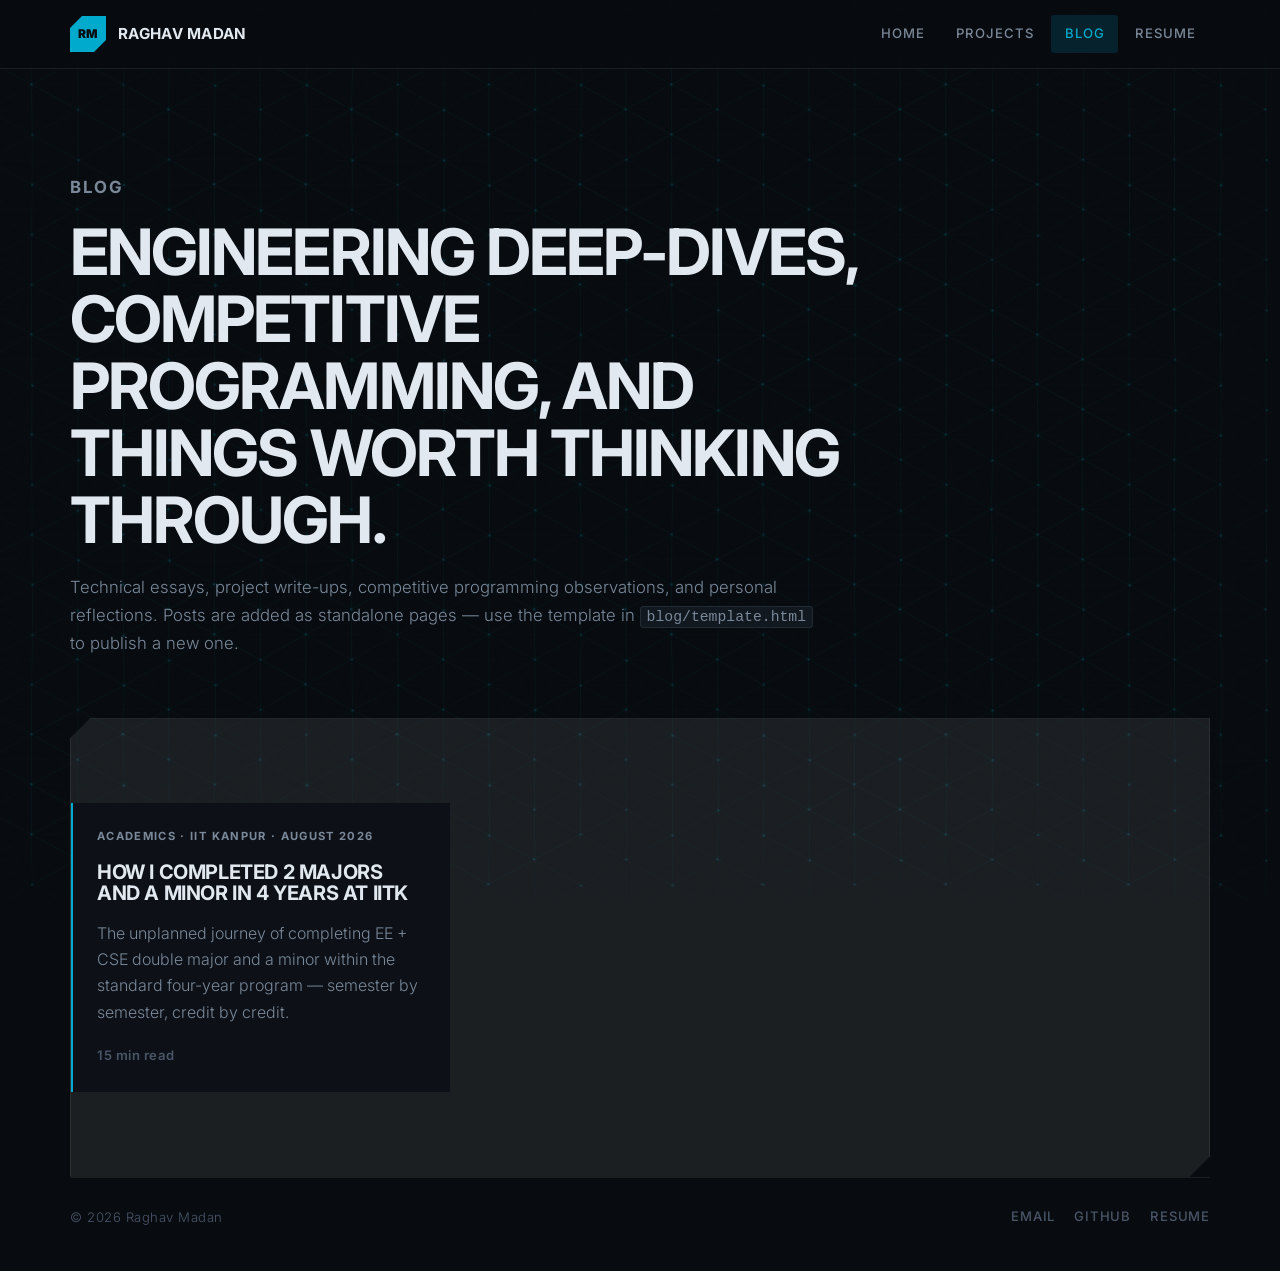
==== blog.html @ 12dc76c2 "Build personal site: dark XTX-style design, signal field canvas, blog, projects, resume" ====
<!doctype html>
<html lang="en">
<head>
  <meta charset="utf-8">
  <meta name="viewport" content="width=device-width, initial-scale=1">
  <meta name="description" content="Writing by Raghav Madan — engineering deep-dives, competitive programming, and reflections on building software.">
  <title>Blog | Raghav Madan</title>
  <link rel="icon" href="assets/favicon.svg" type="image/svg+xml">
  <link rel="preconnect" href="https://fonts.googleapis.com">
  <link rel="preconnect" href="https://fonts.gstatic.com" crossorigin>
  <link href="https://fonts.googleapis.com/css2?family=Inter:wght@400;500;600;700;800;900&display=swap" rel="stylesheet">
  <link rel="stylesheet" href="assets/styles.css">
</head>
<body>
  <header class="site-header">
    <nav class="nav" aria-label="Primary navigation">
      <a class="brand" href="index.html">
        <span class="brand-mark">RM</span>
        <span>Raghav Madan</span>
      </a>
      <button class="nav-toggle" type="button" aria-expanded="false" aria-controls="nav-links">
        <span class="sr-only">Menu</span><span></span><span></span><span></span>
      </button>
      <div class="nav-links" id="nav-links">
        <a href="index.html">Home</a>
        <a href="projects.html">Projects</a>
        <a href="blog.html">Blog</a>
        <a href="assets/resume/Raghav_Madan_Resume.pdf">Resume</a>
      </div>
    </nav>
  </header>

  <main>
    <section class="page-hero section">
      <p class="eyebrow">Blog</p>
      <h1>Engineering deep-dives, competitive programming, and things worth thinking through.</h1>
      <p>
        Technical essays, project write-ups, competitive programming observations, and personal reflections.
        Posts are added as standalone pages — use the template in <code>blog/template.html</code> to publish
        a new one.
      </p>
    </section>

    <section class="section blog-grid">

      <!-- ── ADD NEW POSTS ABOVE THIS LINE ──────────────────────
           Copy the block below, fill in details, and paste here.

      <article class="post-card">
        <p class="tag">Category · Month Year</p>
        <h2><a href="blog/your-post-slug.html">Your Post Title</a></h2>
        <p>One or two sentence summary of the post.</p>
        <span class="post-meta">X min read</span>
      </article>

      ───────────────────────────────────────────────────────── -->

      <article class="post-card">
        <p class="tag">Academics · IIT Kanpur · August 2026</p>
        <h2><a href="blog/two-majors-one-minor.html">How I Completed 2 Majors and a Minor in 4 Years at IITK</a></h2>
        <p>The unplanned journey of completing EE + CSE double major and a minor within the standard four-year program — semester by semester, credit by credit.</p>
        <span class="post-meta">15 min read</span>
      </article>

    </section>
  </main>

  <footer class="footer">
    <p>© <span id="year"></span> Raghav Madan</p>
    <div>
      <a href="mailto:raghav.madan1034@gmail.com">Email</a>
      <a href="https://github.com/raghavmadan1034" target="_blank" rel="noopener">GitHub</a>
      <a href="assets/resume/Raghav_Madan_Resume.pdf">Resume</a>
    </div>
  </footer>

  <script src="assets/main.js"></script>
</body>
</html>
---- assets/styles.css ----
/* ── Import font ──────────────────────────────────────────────── */
@import url('https://fonts.googleapis.com/css2?family=Inter:wght@300;400;500;600;700;800;900&display=swap');

/* ── Design tokens (XTX dark + personal site layout) ─────────── */
:root {
  color-scheme: dark;

  /* Backgrounds */
  --bg:             #080c10;
  --surface:        #0d1117;
  --surface-2:      #111820;
  --surface-3:      rgba(13, 17, 23, 0.85);

  /* Text */
  --text:           #e2e8f0;
  --muted:          #7a8899;
  --muted-2:        #4a5568;

  /* XTX-inspired cyan accent */
  --accent:         #00aacc;
  --accent-dim:     rgba(0, 170, 204, 0.15);
  --accent-border:  rgba(0, 170, 204, 0.4);

  /* Semantic colours */
  --green:          #22c55e;
  --amber:          #f59e0b;
  --red:            #ef4444;

  /* Lines / borders */
  --line:           rgba(255, 255, 255, 0.08);
  --line-accent:    rgba(0, 170, 204, 0.5);

  /* Clip-path chamfer (XTX signature) */
  --clip-sm:  polygon(0px 12px, 12px 0px, 100% 0px, 100% calc(100% - 12px), calc(100% - 12px) 100%, 0px 100%);
  --clip-md:  polygon(0px 20px, 20px 0px, 100% 0px, 100% calc(100% - 20px), calc(100% - 20px) 100%, 0px 100%);
  --clip-top: polygon(0px 20px, 20px 0px, 100% 0px, 100% 100%, 0px 100%);

  /* Shadows */
  --shadow:    0 20px 60px rgba(0, 0, 0, 0.6);
  --shadow-sm: 0 4px 20px rgba(0, 0, 0, 0.4);
  --glow:      0 0 30px rgba(0, 170, 204, 0.12);

  /* Layout */
  --max:    1140px;
  --radius: 4px;
}

/* ── Reset ────────────────────────────────────────────────────── */
*, *::before, *::after { box-sizing: border-box; }
html  { scroll-behavior: smooth; }
body  {
  margin: 0;
  background: var(--bg);
  color: var(--text);
  font-family: Inter, ui-sans-serif, system-ui, -apple-system, sans-serif;
  font-size: 16px;
  font-weight: 300;
  line-height: 1.65;
  -webkit-font-smoothing: antialiased;
  overflow-x: hidden;
}

/* Canvas background (animated, sits behind everything) */
#bg-canvas {
  position: fixed;
  inset: 0;
  z-index: -1;
  opacity: 0.55;
  pointer-events: none;
}

img, svg  { max-width: 100%; }

a {
  color: inherit;
  text-decoration: none;
  border-bottom: 1px dashed transparent;
  transition: border-color 0.15s, color 0.15s;
}

a:hover { color: var(--accent); border-bottom-color: var(--accent); }

code {
  font-size: 0.88em;
  background: var(--surface-2);
  border: 1px solid var(--line);
  border-radius: 3px;
  padding: 0.1rem 0.35rem;
}

p { overflow-wrap: anywhere; }

/* ── Accessibility ────────────────────────────────────────────── */
.skip-link, .sr-only {
  position: absolute; width: 1px; height: 1px;
  overflow: hidden; clip: rect(0,0,0,0);
}
.skip-link:focus {
  left: 1rem; top: 1rem; z-index: 30;
  width: auto; height: auto; clip: auto;
  background: var(--accent); color: var(--bg);
  padding: 0.6rem 1rem; border-radius: 3px;
}

/* ── Header / Nav ─────────────────────────────────────────────── */
.site-header {
  position: sticky; top: 0; z-index: 20;
  border-bottom: 1px solid var(--line);
  background: rgba(8, 12, 16, 0.92);
  backdrop-filter: blur(16px);
  -webkit-backdrop-filter: blur(16px);
}
.nav {
  display: flex; align-items: center;
  justify-content: space-between;
  width: min(var(--max), calc(100% - 32px));
  min-height: 68px; margin: 0 auto; gap: 1rem;
}
.brand {
  display: inline-flex; align-items: center;
  gap: 0.75rem; color: var(--text); font-weight: 700;
  font-size: 0.95rem; letter-spacing: 0.02em;
  text-transform: uppercase; border-bottom: none !important;
}
.brand:hover { color: var(--accent); }
.brand-mark {
  display: grid; place-items: center;
  width: 36px; height: 36px;
  clip-path: var(--clip-sm);
  background: var(--accent); color: var(--bg);
  font-size: 0.75rem; font-weight: 900; letter-spacing: 0.05em;
  flex-shrink: 0;
}
.nav-links { display: flex; align-items: center; gap: 0.2rem; }
.nav-links a {
  color: var(--muted); font-size: 0.82rem; font-weight: 500;
  padding: 0.5rem 0.85rem; letter-spacing: 0.08em;
  text-transform: uppercase; border: none;
  border-radius: 3px; transition: color 0.15s, background 0.15s;
}
.nav-links a:hover,
.nav-links a[aria-current="page"] {
  color: var(--accent); background: var(--accent-dim);
}
.nav-toggle {
  display: none; width: 40px; height: 40px;
  border: 1px solid var(--line); background: transparent;
  cursor: pointer; clip-path: var(--clip-sm);
}
.nav-toggle span:not(.sr-only) {
  display: block; width: 18px; height: 1.5px;
  margin: 4px auto; background: var(--text); border-radius: 2px;
}

/* ── Layout helpers ───────────────────────────────────────────── */
.section {
  width: min(var(--max), calc(100% - 32px));
  margin: 0 auto; padding: 84px 0;
}

/* ── Typography ───────────────────────────────────────────────── */
.eyebrow, .section-kicker, .tag {
  margin: 0 0 1rem;
  color: var(--accent);
  font-size: 0.7rem; font-weight: 700;
  letter-spacing: 0.12em; text-transform: uppercase;
}

h1, h2, h3 {
  margin: 0; color: var(--text);
  line-height: 1.05; overflow-wrap: anywhere;
  text-transform: uppercase; font-weight: 700;
  letter-spacing: -0.01em;
}
h1 { font-size: clamp(2.6rem, 5.5vw, 5.5rem); max-width: 860px; letter-spacing: -0.03em; }
h2 { font-size: clamp(1.8rem, 3vw, 3rem); letter-spacing: -0.02em; }
h3 { font-size: 1.1rem; letter-spacing: 0.02em; }

.hero-text, .page-hero p, .rich-copy p, .article-body p {
  color: var(--muted); font-size: 1.05rem;
}
.hero-text { max-width: 680px; margin: 1.6rem 0 0; line-height: 1.72; }

/* ── Buttons (XTX CTA style) ──────────────────────────────────── */
.hero-actions, .contact-actions {
  display: flex; flex-wrap: wrap; gap: 0.75rem; margin-top: 2.2rem;
}
.button {
  display: inline-flex; align-items: center; justify-content: center;
  min-height: 44px; font-weight: 600; font-size: 0.78rem;
  line-height: 1; padding: 0.85rem 1.4rem;
  text-transform: uppercase; letter-spacing: 0.1em;
  text-decoration: none; border: none;
  transition: all 0.15s ease;
  cursor: pointer;
}
.button:hover { border-bottom: none; }
.button-primary {
  clip-path: var(--clip-sm);
  background: var(--accent); color: var(--bg);
  border-bottom: none !important;
}
.button-primary:hover { background: #00c8f0; color: var(--bg); }
.button-secondary {
  clip-path: var(--clip-sm);
  border: 1px solid var(--accent-border) !important;
  background: transparent; color: var(--text);
  border-bottom: none !important;
}
.button-secondary:hover { border-color: var(--accent) !important; color: var(--accent); }

/* ── Hero ─────────────────────────────────────────────────────── */
.hero {
  display: grid;
  grid-template-columns: minmax(0, 1.1fr) minmax(300px, 0.72fr);
  align-items: center;
  min-height: calc(100vh - 68px);
  gap: 56px;
}

/* ── Signal panel (XTX card style) ───────────────────────────── */
.signal-panel {
  clip-path: var(--clip-md);
  border: 1px solid var(--accent-border);
  background: var(--surface);
  box-shadow: var(--shadow), var(--glow);
  overflow: hidden;
}
.panel-bar {
  display: flex; gap: 0.5rem;
  border-bottom: 1px solid var(--line);
  padding: 0.85rem 1rem;
  background: var(--surface-2);
}
.panel-bar span {
  width: 10px; height: 10px; border-radius: 50%;
  background: var(--amber);
}
.panel-bar span:nth-child(2) { background: var(--red); }
.panel-bar span:nth-child(3) { background: var(--green); }
.signal-grid {
  display: grid; grid-template-columns: 1fr 1fr;
  gap: 1px; background: var(--line);
}
.signal-grid div {
  min-height: 140px;
  background: var(--surface);
  padding: 1.3rem;
  position: relative;
  overflow: hidden;
}
.signal-grid div::before {
  content: '';
  position: absolute; top: 0; right: 0;
  width: 80px; height: 80px;
  background: radial-gradient(circle at top right, rgba(0,170,204,0.08), transparent 70%);
  pointer-events: none;
}
.metric {
  display: block; color: var(--text);
  font-size: 2.1rem; font-weight: 800;
  line-height: 1; letter-spacing: -0.04em;
}
.metric-accent { color: var(--accent); }
.label {
  display: block; margin-top: 0.6rem;
  color: var(--muted); font-size: 0.82rem; line-height: 1.45;
}
.stack-line {
  display: flex; flex-wrap: wrap; gap: 0.42rem; padding: 0.9rem;
  background: var(--surface-2);
}
.stack-line span {
  border: 1px solid var(--line);
  background: transparent; color: var(--muted);
  font-size: 0.75rem; font-weight: 600;
  padding: 0.28rem 0.6rem; letter-spacing: 0.06em;
  text-transform: uppercase;
  clip-path: var(--clip-sm);
}

/* ── About / split ────────────────────────────────────────────── */
.split-section {
  display: grid; grid-template-columns: 0.72fr 1fr;
  gap: 3.5rem;
  border-top: 1px solid var(--line);
}
.rich-copy p { margin: 0 0 1.1rem; }

/* ── Section heading ──────────────────────────────────────────── */
.section-heading { margin-bottom: 2.4rem; }
.row-heading {
  display: flex; align-items: flex-end;
  justify-content: space-between; gap: 1rem;
}
.text-link {
  color: var(--accent); font-weight: 600;
  font-size: 0.8rem; letter-spacing: 0.08em;
  text-transform: uppercase; border-bottom: 1px dashed var(--accent-border) !important;
}
.text-link:hover { border-bottom-color: var(--accent) !important; }

/* ── Timeline (XTX left-border sections) ─────────────────────── */
.timeline { display: grid; gap: 1.2rem; }
.timeline-item {
  display: grid;
  grid-template-columns: 200px minmax(0,1fr);
  gap: 1.4rem;
}
.timeline-date {
  color: var(--muted-2); font-size: 0.83rem;
  font-weight: 600; padding-top: 1.4rem;
  letter-spacing: 0.04em;
}

/* XTX-style card = left border + semi-transparent dark bg */
.timeline-card, .project-card, .post-card {
  border-left: 2px solid var(--accent);
  border-top: 1px solid var(--line);
  border-right: 1px solid var(--line);
  border-bottom: 1px solid var(--line);
  background: var(--surface);
  clip-path: var(--clip-sm);
  transition: border-color 0.2s, box-shadow 0.2s, background 0.2s;
}
.timeline-card:hover, .project-card:hover, .post-card:hover {
  border-left-color: var(--accent);
  border-top-color: var(--accent-border);
  background: var(--surface-2);
  box-shadow: var(--glow);
}
.timeline-card { padding: 1.4rem 1.4rem 1.4rem 1.6rem; }

.timeline-card p, .project-card p,
.post-card p, .project-detail p, .project-detail li {
  color: var(--muted);
}
.role {
  margin: 0.3rem 0 0.85rem;
  color: var(--accent); font-weight: 600;
  font-size: 0.85rem; letter-spacing: 0.05em; text-transform: uppercase;
}
.ppo-badge {
  display: inline-flex; align-items: center; gap: 0.4rem;
  margin-top: 0.9rem;
  border: 1px solid rgba(34, 197, 94, 0.35);
  clip-path: var(--clip-sm);
  background: rgba(34, 197, 94, 0.07);
  color: var(--green); font-size: 0.72rem; font-weight: 700;
  padding: 0.25rem 0.75rem; letter-spacing: 0.08em; text-transform: uppercase;
}
.ppo-badge::before { content: "✦"; font-size: 0.6rem; }

/* ── Cards ────────────────────────────────────────────────────── */
.card-grid, .blog-grid {
  display: grid;
  grid-template-columns: repeat(3, minmax(0,1fr));
  gap: 1px;
  background: var(--line);
  clip-path: var(--clip-md);
  border: 1px solid var(--line);
}
.project-card, .post-card {
  min-height: 225px; padding: 1.5rem;
  background: var(--surface);
  clip-path: none;
  border: none;
  border-left: 2px solid var(--accent);
}
.project-card:hover, .post-card:hover {
  clip-path: none;
  border-left-color: var(--accent);
  background: var(--surface-2);
}
.project-card h3 { margin-bottom: 0.85rem; font-size: 1rem; }
.post-card h2 { font-size: 1.25rem; margin-bottom: 0.8rem; }
.post-card a { border-bottom: none; }
.post-card a:hover { color: var(--accent); }
.post-meta { color: var(--muted-2); font-size: 0.82rem; font-weight: 600; letter-spacing: 0.04em; }
.is-empty { background: rgba(13, 17, 23, 0.5); border-left-color: var(--line) !important; }
.is-empty:hover { background: rgba(13, 17, 23, 0.5); box-shadow: none; }

/* ── Achievements grid ────────────────────────────────────────── */
.achievements-grid {
  display: grid;
  grid-template-columns: repeat(2, minmax(0,1fr));
  gap: 1px;
  background: var(--line);
  clip-path: var(--clip-md);
  border: 1px solid var(--line);
}
.achievement-card {
  background: var(--surface); padding: 1.4rem 1.4rem 1.4rem 1.6rem;
  border-left: 2px solid var(--accent-border);
  transition: border-color 0.2s, background 0.2s;
}
.achievement-card:hover {
  border-left-color: var(--accent);
  background: var(--surface-2);
}
.achievement-card h3 { font-size: 0.92rem; margin-bottom: 0.4rem; }
.achievement-card p { margin: 0; color: var(--muted); font-size: 0.88rem; }

/* ── Contact band ─────────────────────────────────────────────── */
.contact-band {
  display: flex; align-items: center;
  justify-content: space-between; gap: 2.5rem;
  border-top: 1px solid var(--line);
}
.contact-band h2 { max-width: 760px; }

/* ── Page hero (blog / projects pages) ───────────────────────── */
.page-hero {
  max-width: 960px;
  margin-left: max(16px, calc((100% - var(--max)) / 2));
  padding-bottom: 44px;
}
.page-hero h1 { font-size: clamp(2.4rem, 5vw, 5rem); }
.page-hero p { max-width: 760px; margin-top: 1.3rem; }

/* ── Projects page ────────────────────────────────────────────── */
.project-list {
  display: grid; gap: 1px;
  background: var(--line);
  border: 1px solid var(--line);
  clip-path: var(--clip-md);
  padding-top: 0;
}
.project-detail {
  display: grid;
  grid-template-columns: minmax(220px, 0.42fr) minmax(0, 0.58fr);
  gap: 1.5rem; padding: 1.6rem;
  background: var(--surface);
  border-left: 2px solid var(--accent-border);
  transition: border-color 0.2s, background 0.2s;
}
.project-detail:hover {
  border-left-color: var(--accent);
  background: var(--surface-2);
}
.project-detail ul {
  grid-column: 2; margin: -0.2rem 0 0; padding-left: 1.2rem;
}
.project-detail li { margin-bottom: 0.5rem; font-size: 0.93rem; color: var(--muted); }

/* ── Blog article ─────────────────────────────────────────────── */
.article-wrap {
  width: min(var(--max), calc(100% - 32px));
  margin: 0 auto; padding: 56px 0 84px;
}
.article { max-width: 760px; }
.article h1 {
  margin-top: 1.2rem; font-size: clamp(2.3rem, 5vw, 4.4rem);
}
.article-meta { color: var(--accent); font-weight: 600; font-size: 0.85rem; letter-spacing: 0.06em; }
.article-body { margin-top: 2.5rem; }
.article-body h2 { margin: 2.5rem 0 0.9rem; font-size: 1.6rem; }
.article-body h3 { margin: 2rem 0 0.7rem; font-size: 1.1rem; }
.article-body p  { margin: 0 0 1.3rem; color: var(--muted); font-size: 1.04rem; line-height: 1.8; }
.article-body ul, .article-body ol { color: var(--muted); padding-left: 1.4rem; margin: 0 0 1.3rem; }
.article-body li { margin-bottom: 0.55rem; font-size: 1rem; line-height: 1.74; }
.article-body li::marker { color: var(--accent); }
.article-body pre {
  border: 1px solid var(--line); background: var(--surface-2);
  clip-path: var(--clip-sm); overflow-x: auto;
  padding: 1.3rem 1.5rem; margin: 0 0 1.5rem;
}
.article-body pre code { border: none; background: none; padding: 0; }
.article-body blockquote {
  border-left: 2px solid var(--accent); margin: 1.8rem 0;
  padding: 0.6rem 1.3rem; color: var(--muted);
}
.article-back { margin-bottom: 1.5rem; }
.article-back a { color: var(--accent); font-weight: 600; font-size: 0.85rem; letter-spacing: 0.06em; }

/* ── Footer ───────────────────────────────────────────────────── */
.footer {
  display: flex; align-items: center; justify-content: space-between;
  width: min(var(--max), calc(100% - 32px));
  margin: 0 auto; border-top: 1px solid var(--line);
  color: var(--muted-2); padding: 1.8rem 0 2.6rem;
}
.footer p { margin: 0; font-size: 0.82rem; letter-spacing: 0.04em; }
.footer div { display: flex; gap: 1.2rem; }
.footer a {
  color: var(--muted-2); font-weight: 500; font-size: 0.82rem;
  letter-spacing: 0.06em; text-transform: uppercase;
  border-bottom: 1px dashed transparent;
}
.footer a:hover { color: var(--accent); border-bottom-color: var(--accent); }

/* ── Responsive ───────────────────────────────────────────────── */
@media (max-width: 880px) {
  .nav { min-height: 60px; }
  .nav-toggle { display: block; }
  .nav-links {
    position: absolute; top: 60px; left: 16px; right: 16px;
    display: none; flex-direction: column; align-items: stretch;
    border: 1px solid var(--line);
    background: rgba(8, 12, 16, 0.97); backdrop-filter: blur(20px);
    padding: 0.45rem; clip-path: var(--clip-sm);
  }
  .nav-links.is-open { display: flex; }
  .nav-links a { padding: 0.7rem 1rem; }
  .hero, .split-section, .timeline-item,
  .project-detail, .contact-band { grid-template-columns: 1fr; }
  .hero { min-height: auto; padding-top: 56px; gap: 40px; }
  .card-grid, .blog-grid, .achievements-grid { grid-template-columns: 1fr 1fr; }
  .project-detail ul { grid-column: auto; }
  .timeline-date { padding-top: 0; }
  .contact-band { display: grid; }
  .page-hero { width: min(var(--max), calc(100% - 32px)); margin: 0 auto; }
}

@media (max-width: 580px) {
  .section { width: min(var(--max), calc(100% - 24px)); padding: 56px 0; }
  .brand span:last-child { display: none; }
  h1 { font-size: clamp(2.2rem, 12vw, 3.2rem); }
  .card-grid, .blog-grid, .achievements-grid { grid-template-columns: 1fr; }
  .signal-grid { grid-template-columns: 1fr; }
  .signal-grid div { min-height: 120px; }
  .row-heading, .footer { align-items: flex-start; flex-direction: column; gap: 0.6rem; }
  .button { width: 100%; justify-content: center; }
  h2 { font-size: clamp(1.5rem, 9vw, 2.2rem); }
}

/* ── Blog post images ─────────────────────────────────────────── */
.article-body img {
  width: 100%;
  max-width: 100%;
  clip-path: var(--clip-sm);
  margin: 1.8rem 0;
  display: block;
}
.article-body .img-caption {
  margin: -1.2rem 0 1.8rem;
  color: var(--muted-2);
  font-size: 0.82rem;
  letter-spacing: 0.04em;
  text-align: center;
}
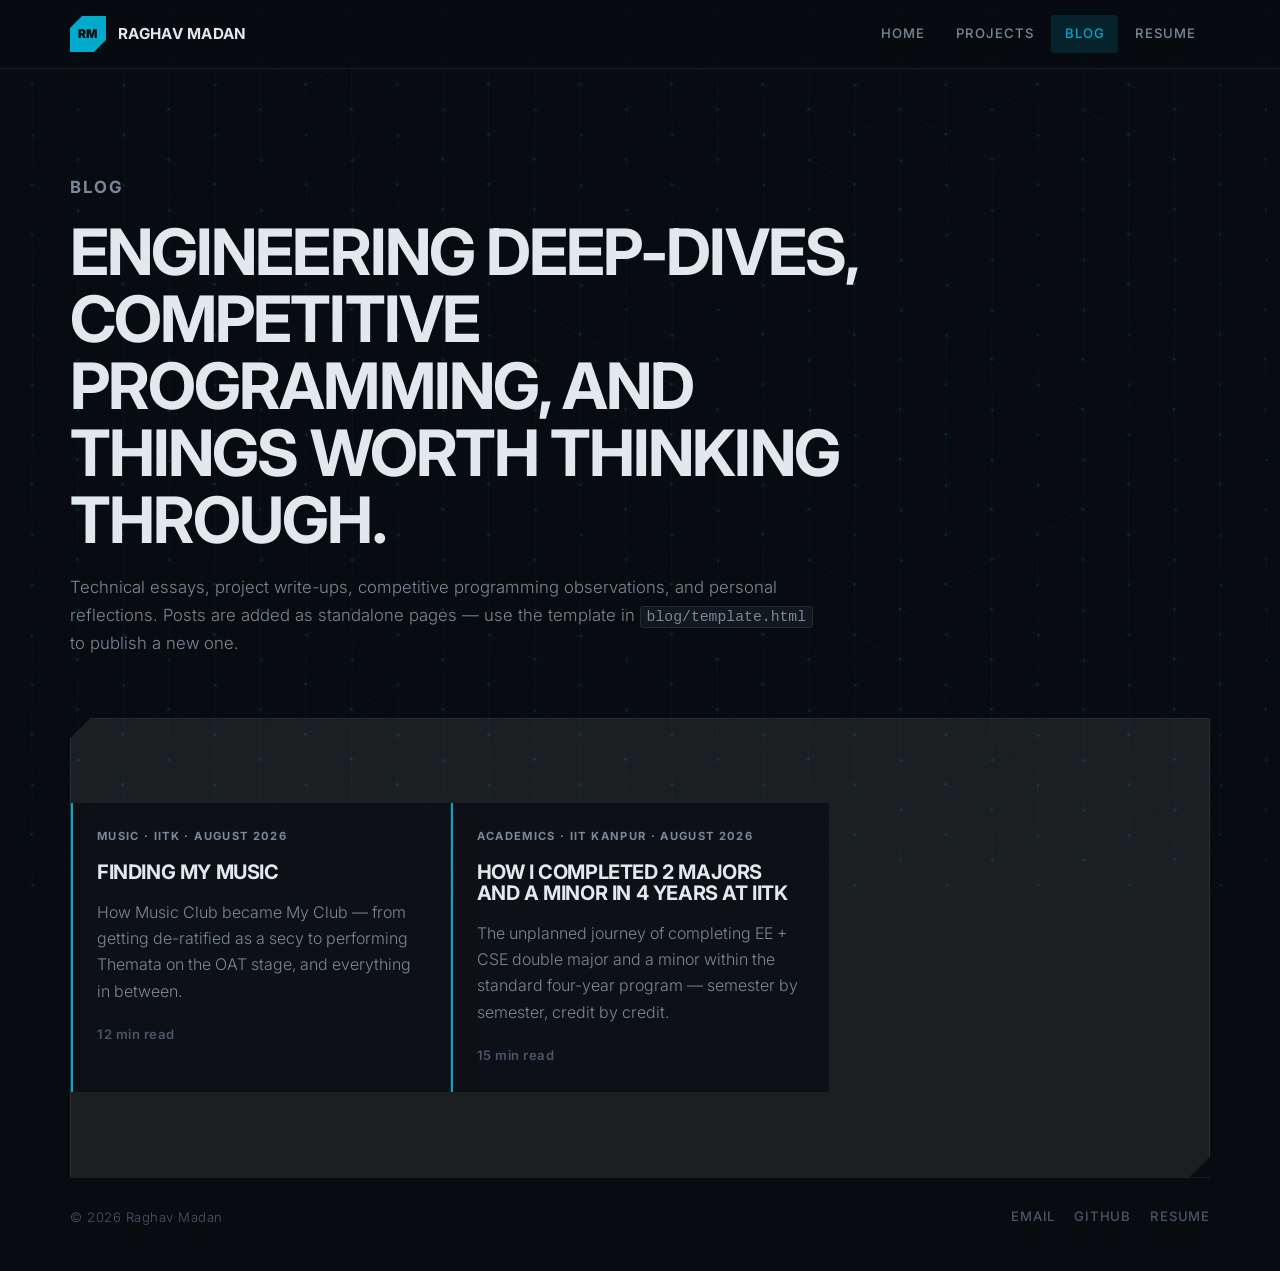
==== commit 482ae86b: "Add Finding My Music blog post with images Co-authored-by: Copilot <223556219+Copilot@users.noreply." ====
--- a/blog.html
+++ b/blog.html
@@ -56,6 +56,13 @@
       ───────────────────────────────────────────────────────── -->
 
       <article class="post-card">
+        <p class="tag">Music · IITK · August 2026</p>
+        <h2><a href="blog/finding-my-music.html">Finding My Music</a></h2>
+        <p>How Music Club became My Club — from getting de-ratified as a secy to performing Themata on the OAT stage, and everything in between.</p>
+        <span class="post-meta">12 min read</span>
+      </article>
+
+      <article class="post-card">
         <p class="tag">Academics · IIT Kanpur · August 2026</p>
         <h2><a href="blog/two-majors-one-minor.html">How I Completed 2 Majors and a Minor in 4 Years at IITK</a></h2>
         <p>The unplanned journey of completing EE + CSE double major and a minor within the standard four-year program — semester by semester, credit by credit.</p>
--- a/assets/styles.css
+++ b/assets/styles.css
@@ -489,39 +489,190 @@
 }
 .footer a:hover { color: var(--accent); border-bottom-color: var(--accent); }
 
-/* ── Responsive ───────────────────────────────────────────────── */
+/* ══════════════════════════════════════════════════════════════
+   RESPONSIVE — tablet (≤880px) and mobile (≤600px / ≤400px)
+   Desktop and mobile are intentionally distinct layouts.
+═══════════════════════════════════════════════════════════════ */
+
+/* ── Tablet (≤880px) ──────────────────────────────────────────── */
 @media (max-width: 880px) {
+  /* Nav */
   .nav { min-height: 60px; }
   .nav-toggle { display: block; }
   .nav-links {
     position: absolute; top: 60px; left: 16px; right: 16px;
     display: none; flex-direction: column; align-items: stretch;
     border: 1px solid var(--line);
-    background: rgba(8, 12, 16, 0.97); backdrop-filter: blur(20px);
-    padding: 0.45rem; clip-path: var(--clip-sm);
+    background: rgba(8, 12, 16, 0.97);
+    backdrop-filter: blur(20px);
+    padding: 0.5rem; clip-path: var(--clip-sm);
+    z-index: 30;
   }
   .nav-links.is-open { display: flex; }
-  .nav-links a { padding: 0.7rem 1rem; }
+  .nav-links a {
+    padding: 0.85rem 1.1rem;
+    font-size: 0.88rem;
+    border-bottom: 1px solid var(--line);
+  }
+  .nav-links a:last-child { border-bottom: none; }
+
+  /* Layouts → single column */
   .hero, .split-section, .timeline-item,
   .project-detail, .contact-band { grid-template-columns: 1fr; }
-  .hero { min-height: auto; padding-top: 56px; gap: 40px; }
-  .card-grid, .blog-grid, .achievements-grid { grid-template-columns: 1fr 1fr; }
+
+  /* Hero */
+  .hero {
+    min-height: auto;
+    padding-top: 52px;
+    padding-bottom: 52px;
+    gap: 44px;
+  }
+  .hero h1 { font-size: clamp(2.4rem, 6vw, 4rem); }
+
+  /* Signal panel */
+  .signal-grid { grid-template-columns: 1fr 1fr; }
+
+  /* Cards — 2 columns on tablet */
+  .card-grid, .blog-grid { grid-template-columns: 1fr 1fr; }
+  .achievements-grid { grid-template-columns: 1fr 1fr; }
+
+  /* Timeline */
+  .timeline-date { padding-top: 0; margin-bottom: 0.25rem; }
+  .timeline-item { gap: 0.75rem; }
+
+  /* Projects */
   .project-detail ul { grid-column: auto; }
-  .timeline-date { padding-top: 0; }
-  .contact-band { display: grid; }
-  .page-hero { width: min(var(--max), calc(100% - 32px)); margin: 0 auto; }
-}
-
-@media (max-width: 580px) {
-  .section { width: min(var(--max), calc(100% - 24px)); padding: 56px 0; }
+
+  /* Contact */
+  .contact-band { display: grid; gap: 1.5rem; }
+
+  /* Page hero */
+  .page-hero { width: min(var(--max), calc(100% - 40px)); margin: 0 auto; }
+
+  /* Section */
+  .section { padding: 64px 0; }
+}
+
+/* ── Mobile (≤600px) ──────────────────────────────────────────── */
+@media (max-width: 600px) {
+  /* More breathing room on sides */
+  .section {
+    width: calc(100% - 32px);
+    padding: 48px 0;
+  }
+  .page-hero { width: calc(100% - 32px); }
+
+  /* Nav */
   .brand span:last-child { display: none; }
-  h1 { font-size: clamp(2.2rem, 12vw, 3.2rem); }
-  .card-grid, .blog-grid, .achievements-grid { grid-template-columns: 1fr; }
+
+  /* Typography — comfortable reading size */
+  h1 {
+    font-size: clamp(2rem, 10vw, 2.8rem);
+    line-height: 1.1;
+  }
+  h2 { font-size: clamp(1.55rem, 7vw, 2rem); }
+  h3 { font-size: 1rem; }
+  body { font-size: 15px; }
+
+  /* Hero */
+  .hero { gap: 36px; padding-top: 40px; padding-bottom: 48px; }
+  .hero-text { font-size: 1rem; margin-top: 1.1rem; }
+  .hero-actions { flex-direction: column; gap: 0.65rem; margin-top: 1.6rem; }
+  .button { width: 100%; justify-content: center; min-height: 50px; font-size: 0.82rem; }
+
+  /* Signal panel — 1 column, tighter */
+  .signal-grid { grid-template-columns: 1fr 1fr; }
+  .signal-grid div { min-height: 110px; padding: 1rem; }
+  .metric { font-size: 1.75rem; }
+  .label { font-size: 0.78rem; }
+  .stack-line { gap: 0.38rem; padding: 0.75rem; }
+  .stack-line span { font-size: 0.72rem; padding: 0.25rem 0.52rem; }
+
+  /* About split */
+  .split-section { gap: 1.6rem; }
+
+  /* Timeline */
+  .timeline { gap: 1rem; }
+  .timeline-card { padding: 1.1rem 1.1rem 1.1rem 1.3rem; }
+  .timeline-date {
+    font-size: 0.78rem;
+    padding: 0.6rem 1rem;
+    border-left: 2px solid var(--accent-border);
+    background: var(--surface);
+    clip-path: var(--clip-sm);
+  }
+
+  /* Cards — 1 column on mobile */
+  .card-grid, .blog-grid {
+    grid-template-columns: 1fr;
+    clip-path: none;
+    border: none;
+    gap: 0.75rem;
+    background: transparent;
+  }
+  .project-card, .post-card {
+    border: 1px solid var(--line);
+    border-left: 2px solid var(--accent);
+    clip-path: var(--clip-sm);
+    min-height: auto;
+    padding: 1.2rem 1.2rem 1.2rem 1.4rem;
+  }
+
+  /* Achievements */
+  .achievements-grid {
+    grid-template-columns: 1fr;
+    clip-path: none;
+    border: none;
+    gap: 0.75rem;
+    background: transparent;
+  }
+  .achievement-card {
+    clip-path: var(--clip-sm);
+    border: 1px solid var(--line);
+    border-left: 2px solid var(--accent-border);
+  }
+
+  /* Projects page */
+  .project-list {
+    clip-path: none; border: none;
+    background: transparent; gap: 0.75rem;
+  }
+  .project-detail {
+    clip-path: var(--clip-sm);
+    border: 1px solid var(--line);
+    border-left: 2px solid var(--accent-border);
+    padding: 1.2rem;
+  }
+
+  /* Contact */
+  .contact-band { gap: 1.2rem; }
+  .contact-actions { flex-direction: column; gap: 0.6rem; }
+
+  /* Footer */
+  .footer {
+    flex-direction: column;
+    align-items: flex-start;
+    gap: 0.9rem;
+    padding: 1.5rem 0 2rem;
+  }
+  .footer div { flex-wrap: wrap; gap: 0.9rem; }
+
+  /* Row heading */
+  .row-heading { flex-direction: column; align-items: flex-start; gap: 0.5rem; }
+
+  /* Article */
+  .article h1 { font-size: clamp(1.8rem, 9vw, 2.6rem); }
+  .article-body p { font-size: 0.97rem; line-height: 1.78; }
+  .article-body h2 { font-size: 1.35rem; }
+}
+
+/* ── Very small phones (≤400px) ───────────────────────────────── */
+@media (max-width: 400px) {
+  .section { width: calc(100% - 24px); padding: 40px 0; }
+  h1 { font-size: clamp(1.85rem, 11vw, 2.4rem); }
   .signal-grid { grid-template-columns: 1fr; }
-  .signal-grid div { min-height: 120px; }
-  .row-heading, .footer { align-items: flex-start; flex-direction: column; gap: 0.6rem; }
-  .button { width: 100%; justify-content: center; }
-  h2 { font-size: clamp(1.5rem, 9vw, 2.2rem); }
+  .signal-grid div { min-height: 100px; }
+  .metric { font-size: 1.6rem; }
 }
 
 /* ── Blog post images ─────────────────────────────────────────── */
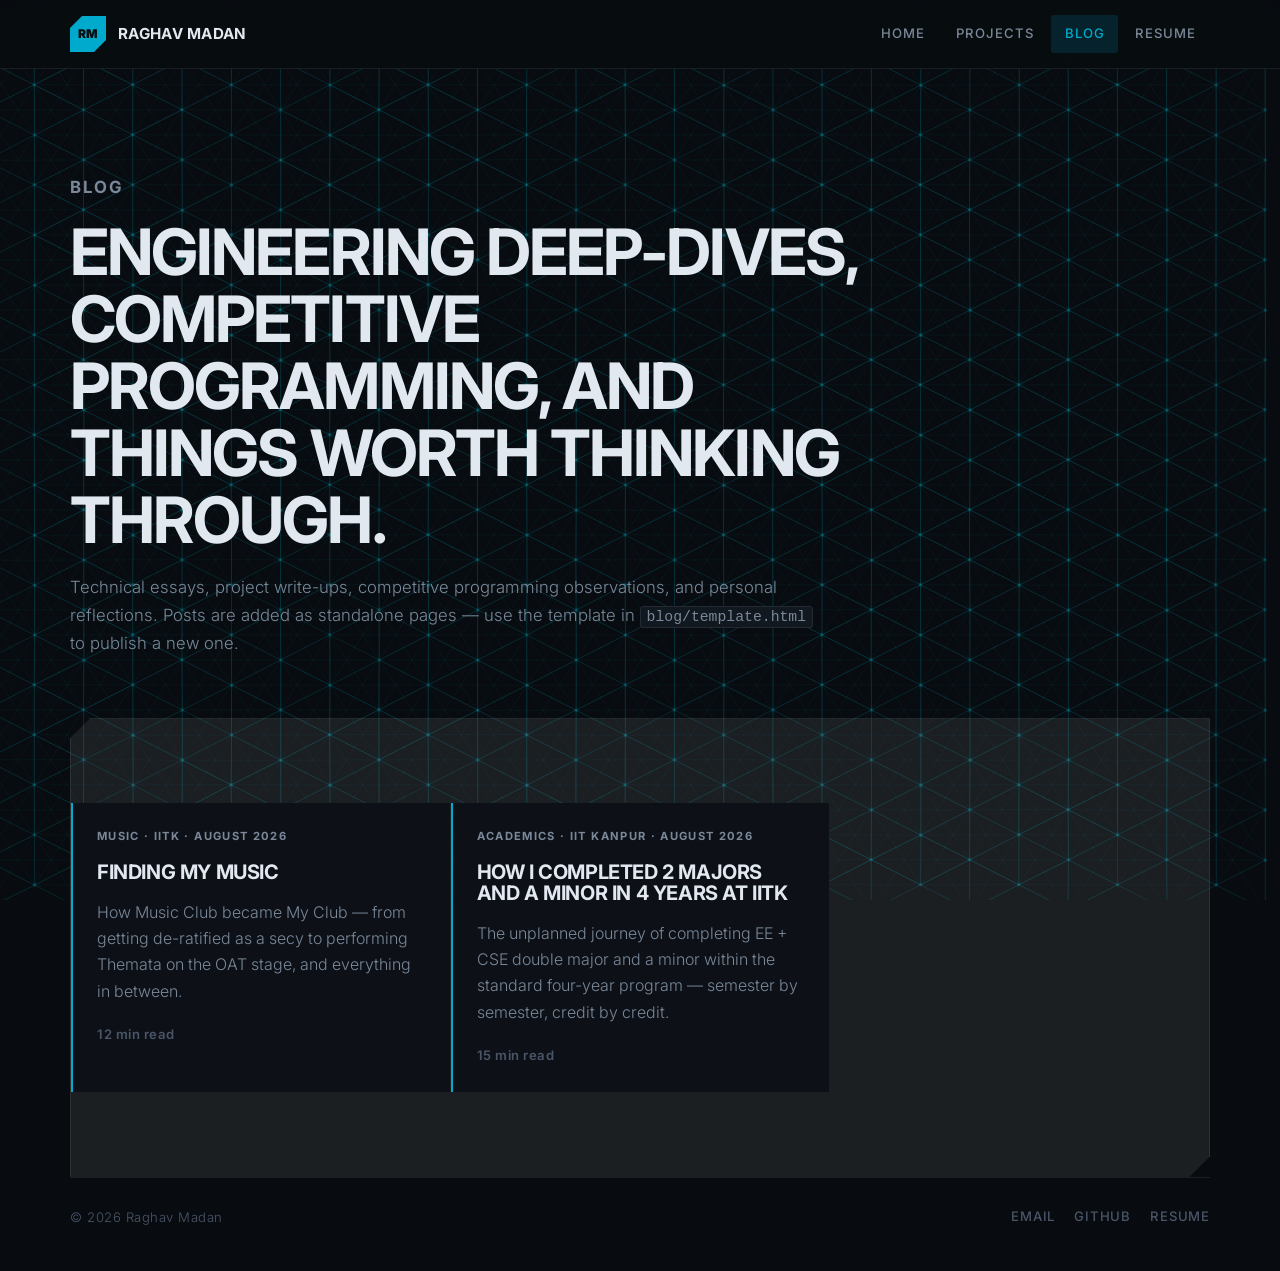
==== commit 59af46bb: "Fix canvas rendering on large monitors Root cause of the stale/sparse look was threefold:  1. Canvas" ====
--- a/blog.html
+++ b/blog.html
@@ -9,7 +9,7 @@
   <link rel="preconnect" href="https://fonts.googleapis.com">
   <link rel="preconnect" href="https://fonts.gstatic.com" crossorigin>
   <link href="https://fonts.googleapis.com/css2?family=Inter:wght@400;500;600;700;800;900&display=swap" rel="stylesheet">
-  <link rel="stylesheet" href="assets/styles.css">
+  <link rel="stylesheet" href="assets/styles.css?v=20260806">
 </head>
 <body>
   <header class="site-header">
@@ -81,7 +81,7 @@
     </div>
   </footer>
 
-  <script src="assets/main.js"></script>
+  <script src="assets/main.js?v=20260806"></script>
 </body>
 </html>
 
--- a/assets/styles.css
+++ b/assets/styles.css
@@ -65,7 +65,7 @@
   position: fixed;
   inset: 0;
   z-index: -1;
-  opacity: 0.55;
+  opacity: 0.75;
   pointer-events: none;
 }
 
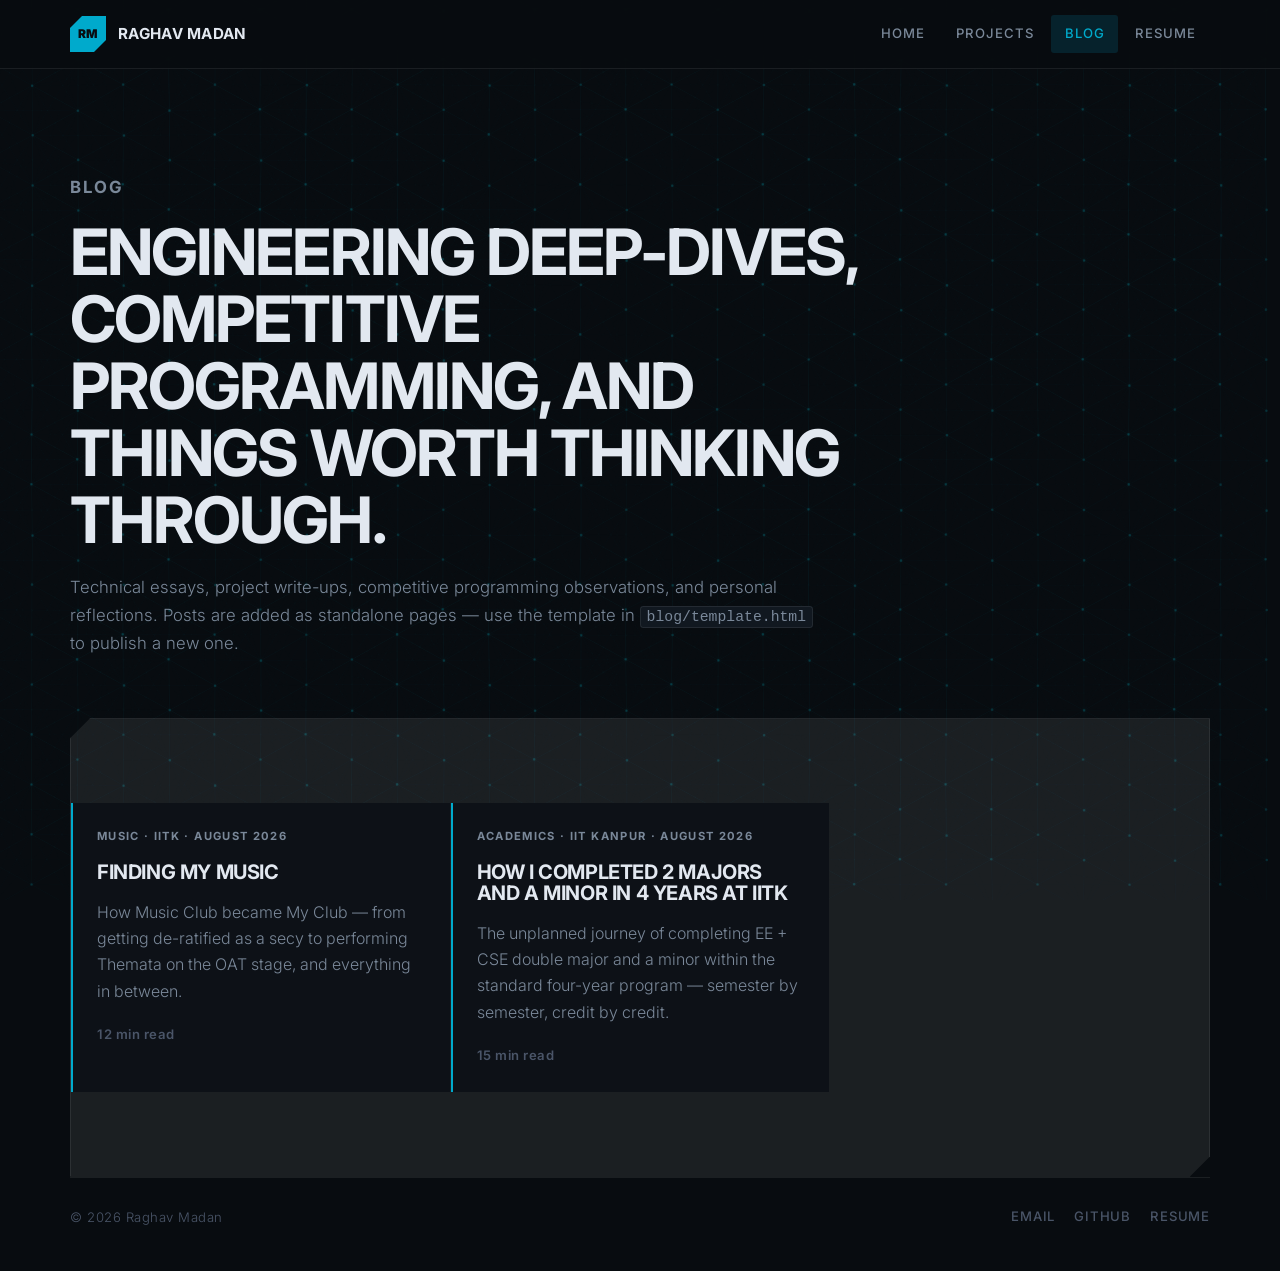
==== commit e08ca226: "Add technical SEO: sitemap, robots.txt, canonical, Open Graph and structured data Adds the machine-r" ====
--- a/blog.html
+++ b/blog.html
@@ -5,6 +5,20 @@
   <meta name="viewport" content="width=device-width, initial-scale=1">
   <meta name="description" content="Writing by Raghav Madan — engineering deep-dives, competitive programming, and reflections on building software.">
   <title>Blog | Raghav Madan</title>
+  <link rel="canonical" href="https://raghavmadan1034.github.io/blog.html">
+
+  <meta property="og:type" content="website">
+  <meta property="og:site_name" content="Raghav Madan">
+  <meta property="og:url" content="https://raghavmadan1034.github.io/blog.html">
+  <meta property="og:title" content="Blog | Raghav Madan">
+  <meta property="og:description" content="Writing by Raghav Madan — engineering deep-dives, competitive programming, and reflections on building software.">
+  <meta property="og:image" content="https://raghavmadan1034.github.io/assets/og/og-blog.png">
+  <meta property="og:image:width" content="1200">
+  <meta property="og:image:height" content="630">
+  <meta name="twitter:card" content="summary_large_image">
+  <meta name="twitter:title" content="Blog | Raghav Madan">
+  <meta name="twitter:description" content="Engineering deep-dives, competitive programming, and reflections on building software.">
+  <meta name="twitter:image" content="https://raghavmadan1034.github.io/assets/og/og-blog.png">
   <link rel="icon" href="assets/favicon.svg" type="image/svg+xml">
   <link rel="preconnect" href="https://fonts.googleapis.com">
   <link rel="preconnect" href="https://fonts.gstatic.com" crossorigin>
--- a/assets/styles.css
+++ b/assets/styles.css
@@ -65,7 +65,7 @@
   position: fixed;
   inset: 0;
   z-index: -1;
-  opacity: 0.75;
+  opacity: 0.55;
   pointer-events: none;
 }
 
@@ -448,7 +448,7 @@
   width: min(var(--max), calc(100% - 32px));
   margin: 0 auto; padding: 56px 0 84px;
 }
-.article { max-width: 760px; }
+.article { max-width: 760px; margin: 0 auto; }
 .article h1 {
   margin-top: 1.2rem; font-size: clamp(2.3rem, 5vw, 4.4rem);
 }
@@ -679,6 +679,7 @@
 .article-body img {
   width: 100%;
   max-width: 100%;
+  height: auto;
   clip-path: var(--clip-sm);
   margin: 1.8rem 0;
   display: block;
@@ -690,3 +691,29 @@
   letter-spacing: 0.04em;
   text-align: center;
 }
+
+/* Portrait shots would render ~930px tall at full article width */
+.article-body img.img-portrait {
+  width: auto;
+  max-width: min(100%, 440px);
+  margin-left: auto;
+  margin-right: auto;
+}
+
+/* Low-resolution meme/GIF stills: cap the display width so they are not
+   upscaled into mush. */
+.article-body img.img-small {
+  width: auto;
+  max-width: min(100%, 380px);
+  margin-left: auto;
+  margin-right: auto;
+}
+
+/* Scanned documents sit a little inside the text column so they read as
+   figures rather than full-bleed images, and stay centred like the portraits. */
+.article-body img.img-doc {
+  width: auto;
+  max-width: min(100%, 620px);
+  margin-left: auto;
+  margin-right: auto;
+}
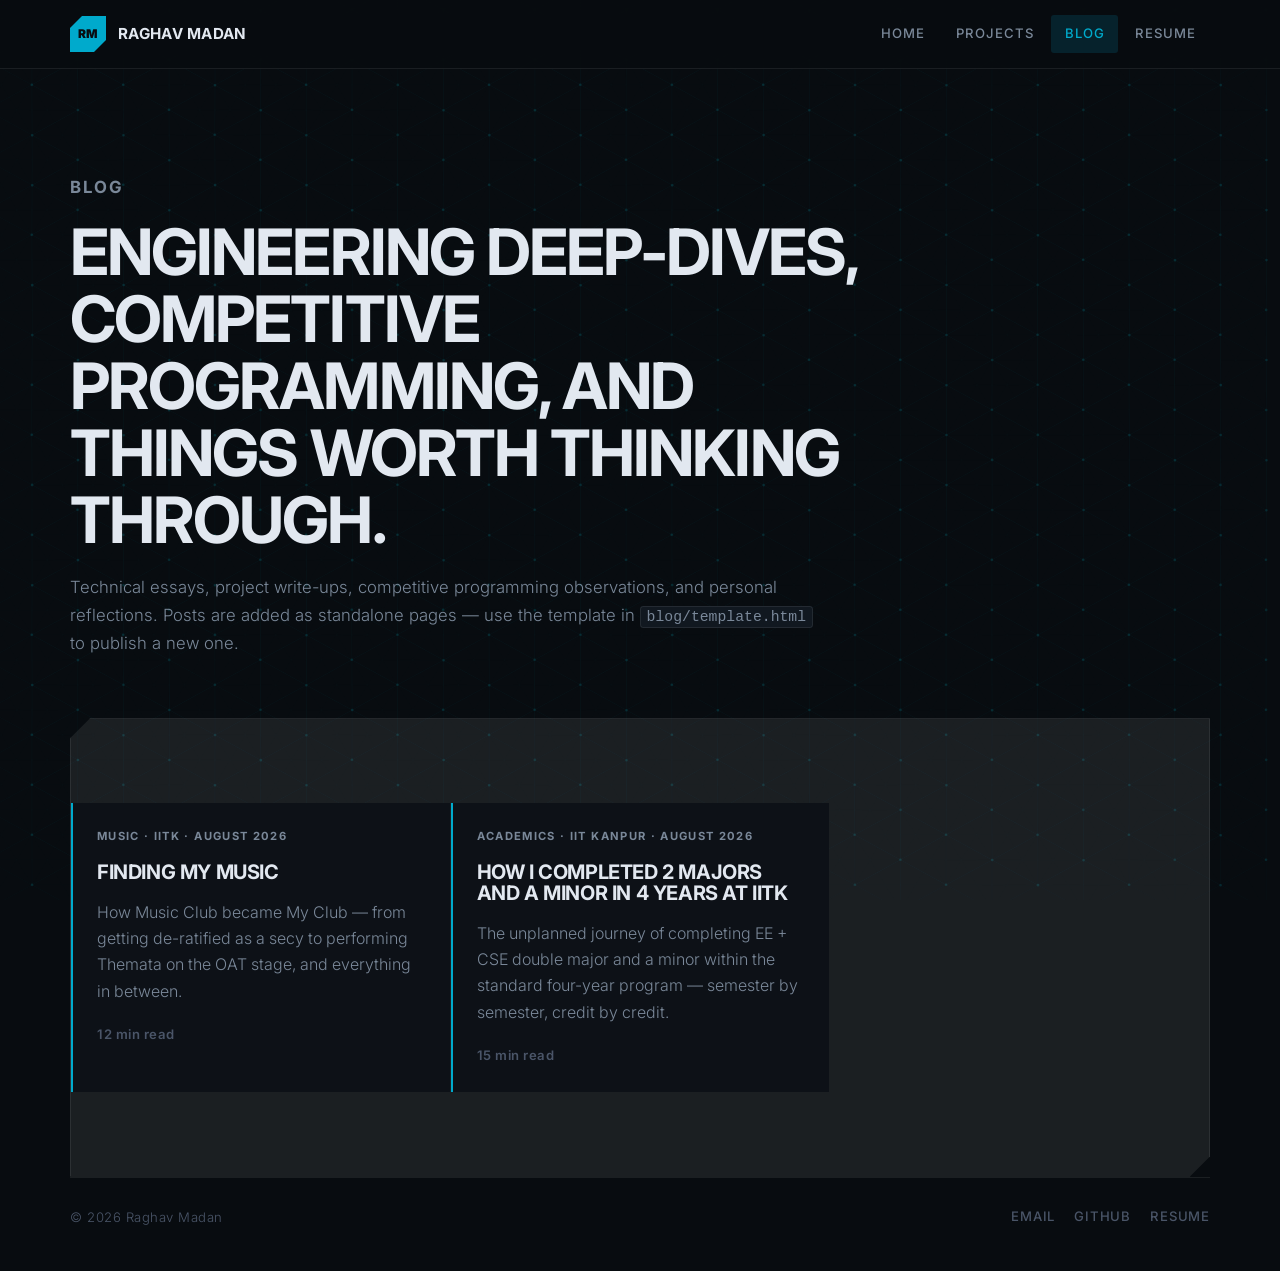
==== commit f0400f87: "Bump the asset cache-busting version so the CSS fix reaches browsers styles.css and main.js are link" ====
--- a/blog.html
+++ b/blog.html
@@ -23,7 +23,7 @@
   <link rel="preconnect" href="https://fonts.googleapis.com">
   <link rel="preconnect" href="https://fonts.gstatic.com" crossorigin>
   <link href="https://fonts.googleapis.com/css2?family=Inter:wght@400;500;600;700;800;900&display=swap" rel="stylesheet">
-  <link rel="stylesheet" href="assets/styles.css?v=20260806">
+  <link rel="stylesheet" href="assets/styles.css?v=20260807b">
 </head>
 <body>
   <header class="site-header">
@@ -95,7 +95,7 @@
     </div>
   </footer>
 
-  <script src="assets/main.js?v=20260806"></script>
+  <script src="assets/main.js?v=20260807b"></script>
 </body>
 </html>
 
--- a/assets/styles.css
+++ b/assets/styles.css
@@ -460,6 +460,15 @@
 .article-body ul, .article-body ol { color: var(--muted); padding-left: 1.4rem; margin: 0 0 1.3rem; }
 .article-body li { margin-bottom: 0.55rem; font-size: 1rem; line-height: 1.74; }
 .article-body li::marker { color: var(--accent); }
+.article-body a {
+  color: var(--accent);
+  border-bottom-color: rgba(0, 170, 204, 0.45);
+}
+.article-body a:hover {
+  color: var(--accent);
+  border-bottom-style: solid;
+  border-bottom-color: var(--accent);
+}
 .article-body pre {
   border: 1px solid var(--line); background: var(--surface-2);
   clip-path: var(--clip-sm); overflow-x: auto;
